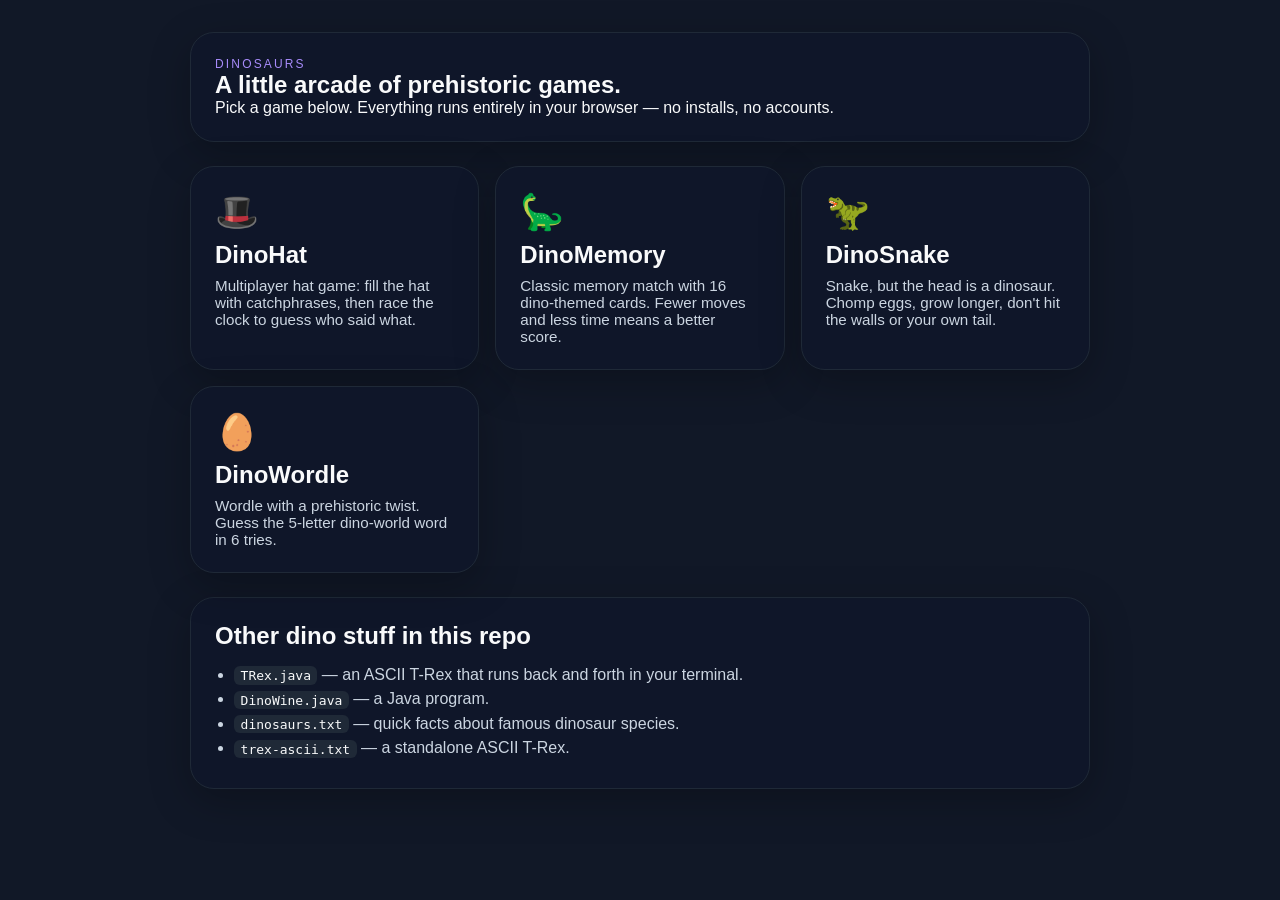
==== index.html @ d5875c30 "Add landing page linking all games Co-authored-by: Copilot App <223556219+Copilot@users.noreply.gith" ====
<!DOCTYPE html>
<html lang="en">
<head>
    <meta charset="UTF-8">
    <meta name="viewport" content="width=device-width, initial-scale=1.0">
    <title>Dinosaurs — Game Hub</title>
    <link rel="stylesheet" href="styles.css">
</head>
<body>
<main class="page">
    <section class="hero card">
        <p class="eyebrow">Dinosaurs</p>
        <h1>A little arcade of prehistoric games.</h1>
        <p>Pick a game below. Everything runs entirely in your browser — no installs, no accounts.</p>
    </section>

    <section class="grid">
        <a class="game-card" href="DinoHat/index.html">
            <span class="game-emoji">🎩</span>
            <h2>DinoHat</h2>
            <p>Multiplayer hat game: fill the hat with catchphrases, then race the clock to guess who said what.</p>
        </a>

        <a class="game-card" href="DinoMemory/index.html">
            <span class="game-emoji">🦕</span>
            <h2>DinoMemory</h2>
            <p>Classic memory match with 16 dino-themed cards. Fewer moves and less time means a better score.</p>
        </a>

        <a class="game-card" href="DinoSnake/index.html">
            <span class="game-emoji">🦖</span>
            <h2>DinoSnake</h2>
            <p>Snake, but the head is a dinosaur. Chomp eggs, grow longer, don't hit the walls or your own tail.</p>
        </a>

        <a class="game-card" href="DinoWordle/index.html">
            <span class="game-emoji">🥚</span>
            <h2>DinoWordle</h2>
            <p>Wordle with a prehistoric twist. Guess the 5-letter dino-world word in 6 tries.</p>
        </a>
    </section>

    <section class="card stack">
        <h2>Other dino stuff in this repo</h2>
        <ul class="extras">
            <li><code>TRex.java</code> — an ASCII T-Rex that runs back and forth in your terminal.</li>
            <li><code>DinoWine.java</code> — a Java program.</li>
            <li><code>dinosaurs.txt</code> — quick facts about famous dinosaur species.</li>
            <li><code>trex-ascii.txt</code> — a standalone ASCII T-Rex.</li>
        </ul>
    </section>
</main>
</body>
</html>
---- styles.css ----
* {
    box-sizing: border-box;
}

body {
    margin: 0;
    font-family: Arial, Helvetica, sans-serif;
    background: #111827;
    color: #f9fafb;
}

.page {
    width: min(900px, calc(100% - 2rem));
    margin: 2rem auto 4rem;
}

.card {
    background: rgba(15, 23, 42, 0.95);
    border: 1px solid #1f2937;
    border-radius: 24px;
    padding: 1.5rem;
    box-shadow: 0 12px 40px rgba(0, 0, 0, 0.25);
    margin-top: 1.5rem;
}

.stack {
    display: flex;
    flex-direction: column;
    gap: 1rem;
}

.eyebrow {
    margin: 0;
    text-transform: uppercase;
    letter-spacing: 0.18em;
    color: #a78bfa;
    font-size: 0.75rem;
}

.hero h1,
.hero p,
h2 {
    margin: 0;
}

.grid {
    display: grid;
    grid-template-columns: repeat(auto-fit, minmax(220px, 1fr));
    gap: 1rem;
    margin-top: 1.5rem;
}

.game-card {
    display: flex;
    flex-direction: column;
    gap: 0.5rem;
    background: rgba(15, 23, 42, 0.95);
    border: 1px solid #1f2937;
    border-radius: 24px;
    padding: 1.5rem;
    text-decoration: none;
    color: #f9fafb;
    box-shadow: 0 12px 40px rgba(0, 0, 0, 0.25);
    transition: transform 0.15s ease, border-color 0.15s ease;
}

.game-card:hover {
    transform: translateY(-4px);
    border-color: #8b5cf6;
}

.game-card h2 {
    margin: 0;
}

.game-card p {
    margin: 0;
    color: #cbd5e1;
    font-size: 0.95rem;
}

.game-emoji {
    font-size: 2.2rem;
}

.extras {
    margin: 0;
    padding-left: 1.2rem;
    color: #cbd5e1;
}

.extras li {
    margin-bottom: 0.4rem;
}

.extras code {
    background: #1f2937;
    padding: 0.1rem 0.4rem;
    border-radius: 6px;
    color: #f9fafb;
}

@media (max-width: 480px) {
    .page {
        width: min(100% - 1rem, 900px);
        margin-top: 1rem;
    }
}
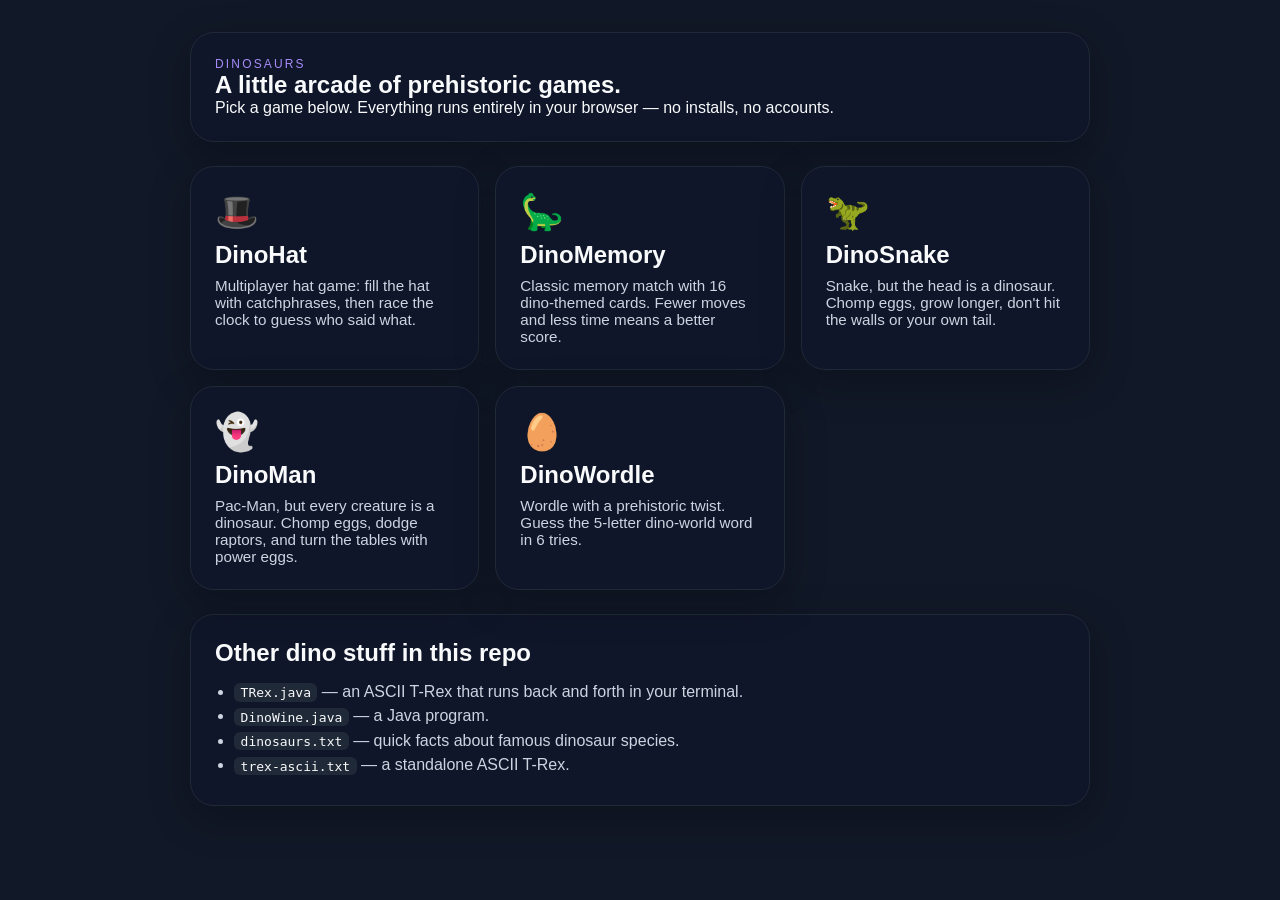
==== commit 59151407: "Add DinoMan: Pac-Man clone with dinosaur theme Co-authored-by: Copilot App <223556219+Copilot@users." ====
--- a/index.html
+++ b/index.html
@@ -33,6 +33,12 @@
             <p>Snake, but the head is a dinosaur. Chomp eggs, grow longer, don't hit the walls or your own tail.</p>
         </a>
 
+        <a class="game-card" href="DinoMan/index.html">
+            <span class="game-emoji">👻</span>
+            <h2>DinoMan</h2>
+            <p>Pac-Man, but every creature is a dinosaur. Chomp eggs, dodge raptors, and turn the tables with power eggs.</p>
+        </a>
+
         <a class="game-card" href="DinoWordle/index.html">
             <span class="game-emoji">🥚</span>
             <h2>DinoWordle</h2>
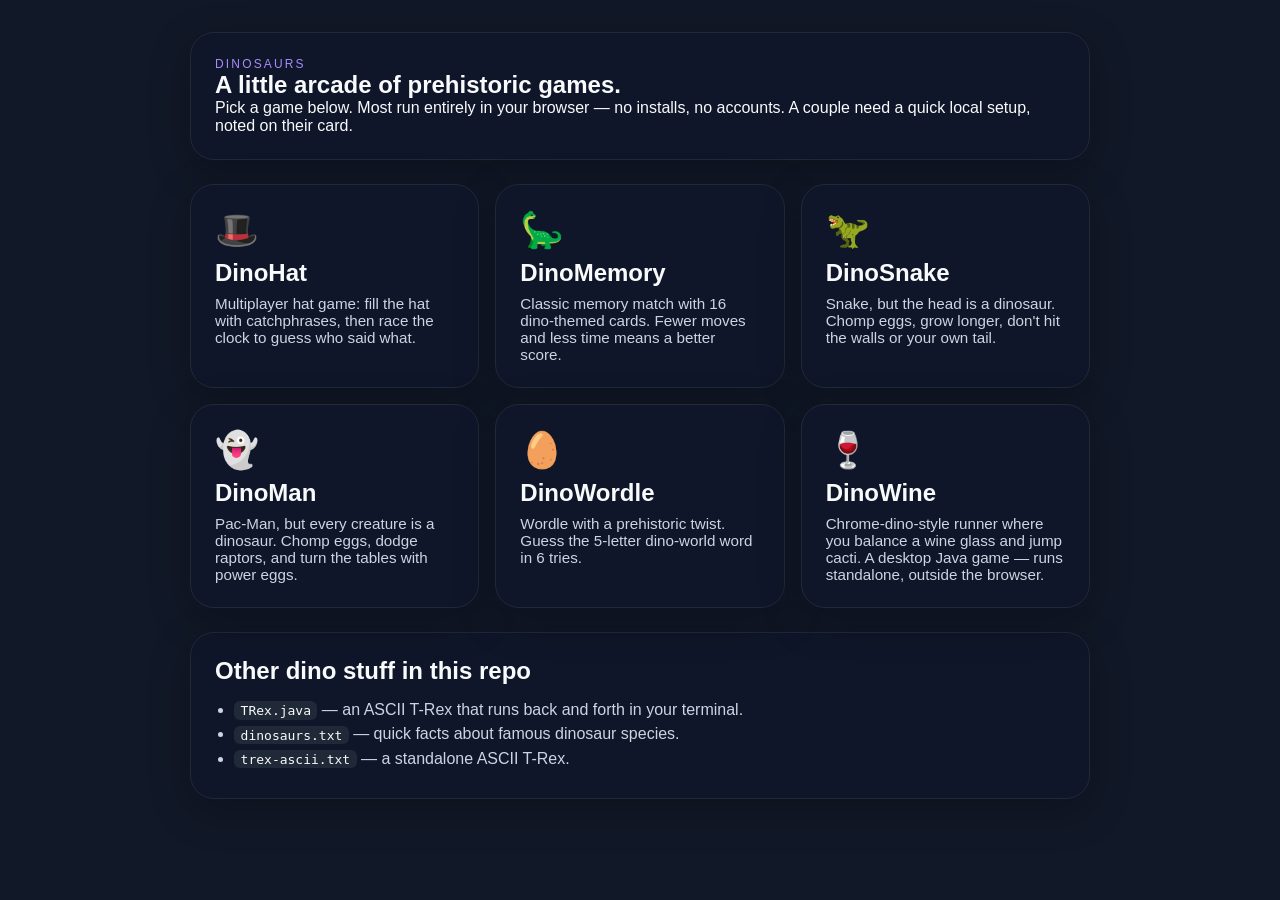
==== commit ddaead45: "Add DinoWine to landing page and docs DinoWine.java is a standalone Java Swing desktop game, so it g" ====
--- a/index.html
+++ b/index.html
@@ -11,7 +11,7 @@
     <section class="hero card">
         <p class="eyebrow">Dinosaurs</p>
         <h1>A little arcade of prehistoric games.</h1>
-        <p>Pick a game below. Everything runs entirely in your browser — no installs, no accounts.</p>
+        <p>Pick a game below. Most run entirely in your browser — no installs, no accounts. A couple need a quick local setup, noted on their card.</p>
     </section>
 
     <section class="grid">
@@ -44,13 +44,18 @@
             <h2>DinoWordle</h2>
             <p>Wordle with a prehistoric twist. Guess the 5-letter dino-world word in 6 tries.</p>
         </a>
+
+        <a class="game-card" href="DinoWine/index.html">
+            <span class="game-emoji">🍷</span>
+            <h2>DinoWine</h2>
+            <p>Chrome-dino-style runner where you balance a wine glass and jump cacti. A desktop Java game — runs standalone, outside the browser.</p>
+        </a>
     </section>
 
     <section class="card stack">
         <h2>Other dino stuff in this repo</h2>
         <ul class="extras">
             <li><code>TRex.java</code> — an ASCII T-Rex that runs back and forth in your terminal.</li>
-            <li><code>DinoWine.java</code> — a Java program.</li>
             <li><code>dinosaurs.txt</code> — quick facts about famous dinosaur species.</li>
             <li><code>trex-ascii.txt</code> — a standalone ASCII T-Rex.</li>
         </ul>
